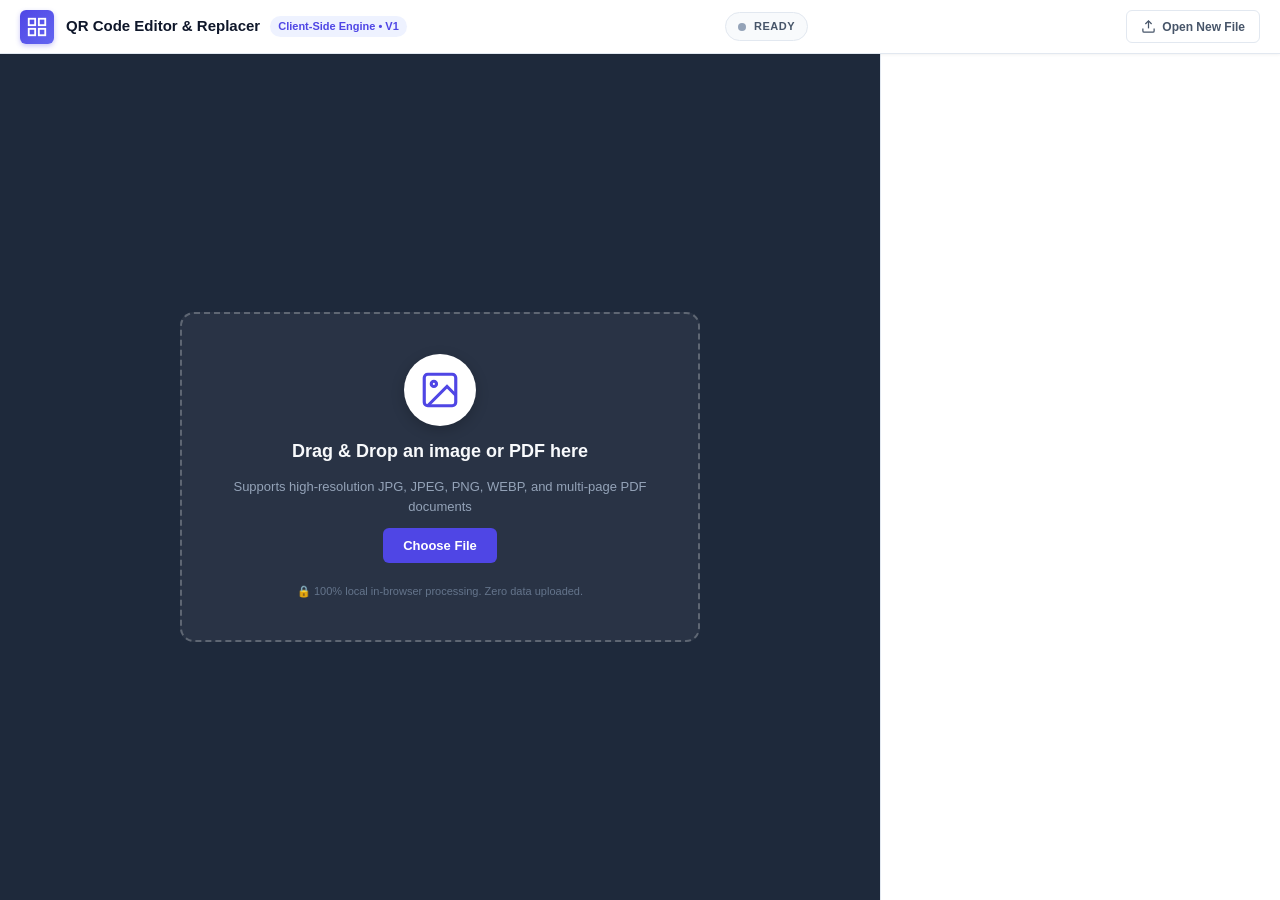
==== editor.html @ 46c5cbaa "Initial commit: QR Code Scanner, Editor, Generator & Replacer (Images & PDFs)" ====
<!DOCTYPE html>
<html lang="en">
<head>
  <meta charset="UTF-8">
  <meta name="viewport" content="width=device-width, initial-scale=1.0">
  <title>QR Code Editor & Replacer - Workspace</title>
  <link rel="stylesheet" href="editor.css">
</head>
<body>
  <div class="editor-layout">
    <!-- Top Navigation Bar -->
    <header class="top-nav">
      <div class="nav-left">
        <div class="app-logo">
          <svg width="22" height="22" viewBox="0 0 24 24" fill="none" stroke="currentColor" stroke-width="2">
            <rect x="3" y="3" width="7" height="7"></rect>
            <rect x="14" y="3" width="7" height="7"></rect>
            <rect x="14" y="14" width="7" height="7"></rect>
            <rect x="3" y="14" width="7" height="7"></rect>
            <line x1="7" y1="7" x2="7.01" y2="7"></line>
            <line x1="17" y1="7" x2="17.01" y2="7"></line>
            <line x1="7" y1="17" x2="7.01" y2="17"></line>
          </svg>
        </div>
        <div class="app-titles">
          <h1 class="main-title">QR Code Editor & Replacer</h1>
          <span class="sub-badge">Client-Side Engine • V1</span>
        </div>
      </div>

      <div class="nav-center">
        <div class="status-indicator" id="statusBar">
          <span class="status-dot"></span>
          <span class="status-label" id="statusLabel">READY</span>
        </div>
      </div>

      <div class="nav-right">
        <button id="btnNewImage" class="btn btn-outline">
          <svg width="15" height="15" viewBox="0 0 24 24" fill="none" stroke="currentColor" stroke-width="2">
            <path d="M21 15v4a2 2 0 0 1-2 2H5a2 2 0 0 1-2-2v-4"></path>
            <polyline points="17 8 12 3 7 8"></polyline>
            <line x1="12" y1="3" x2="12" y2="15"></line>
          </svg>
          Open New File
        </button>
      </div>
    </header>

    <!-- Main Workspace Container -->
    <div class="workspace-body">
      <!-- Left: Interactive Canvas & Comparison Viewport -->
      <main class="canvas-viewport" id="viewport">
        <!-- Viewport Controls Toolbar -->
        <div class="viewport-toolbar" id="viewportToolbar" style="display: none;">
          <div class="tool-group">
            <button id="btnZoomOut" class="tool-btn" title="Zoom Out">−</button>
            <span id="zoomLevelText" class="zoom-label">100%</span>
            <button id="btnZoomIn" class="tool-btn" title="Zoom In">+</button>
            <button id="btnZoomFit" class="tool-btn" title="Fit to Screen">Fit</button>
          </div>

          <div class="tool-divider"></div>

          <!-- PDF Multi-Page Controls -->
          <div class="tool-group" id="pdfToolbarControls" style="display: none;">
            <button id="btnPdfPrev" class="tool-btn" title="Previous Page">&larr; Prev Page</button>
            <span id="pdfPageIndicator" class="zoom-label">Page 1 of 1</span>
            <button id="btnPdfNext" class="tool-btn" title="Next Page">Next Page &rarr;</button>
          </div>

          <div class="tool-divider" id="pdfToolbarDivider" style="display: none;"></div>

          <div class="tool-group">
            <button id="btnSelectArea" class="tool-btn" title="Drag a box over a small QR code to scan with 3x zoom">🔍 Scan Selected Area</button>
          </div>

          <div class="tool-divider"></div>

          <div class="tool-group" id="compareControls" style="display: none;">
            <button id="btnToggleCompare" class="tool-btn active-tab" data-mode="result">Modified View</button>
            <button id="btnViewOriginal" class="tool-btn" data-mode="original">Original View</button>
            <button id="btnSideBySide" class="tool-btn" data-mode="split">Side-by-Side</button>
          </div>
        </div>

        <!-- Initial Drag/Drop Overlay when no image loaded -->
        <div class="empty-state" id="emptyState">
          <input type="file" id="fileInput" accept="image/jpeg,image/png,image/webp,image/jpg,application/pdf,.pdf" style="display: none;">
          <div class="empty-dropzone" id="emptyDropzone">
            <div class="drop-icon-ring">
              <svg width="42" height="42" viewBox="0 0 24 24" fill="none" stroke="#4f46e5" stroke-width="1.8">
                <rect x="3" y="3" width="18" height="18" rx="2" ry="2"></rect>
                <circle cx="8.5" cy="8.5" r="1.5"></circle>
                <polyline points="21 15 16 10 5 21"></polyline>
              </svg>
            </div>
            <h2>Drag & Drop an image or PDF here</h2>
            <p>Supports high-resolution JPG, JPEG, PNG, WEBP, and multi-page PDF documents</p>
            <button id="btnBrowseFile" class="btn btn-primary btn-lg">Choose File</button>
            <span class="security-note">🔒 100% local in-browser processing. Zero data uploaded.</span>
          </div>
        </div>

        <!-- Single Canvas Mode -->
        <div class="canvas-stage" id="canvasStage" style="display: none;">
          <div class="canvas-container" id="canvasContainer">
            <canvas id="mainCanvas"></canvas>
            <div class="bounding-box-overlay" id="bboxOverlay" style="display: none;">
              <span class="bbox-tag" id="bboxTag">QR #1</span>
            </div>
            <div class="selection-rect" id="selectionRect" style="display: none;"></div>
          </div>
        </div>

        <!-- Side-by-Side Comparison Container -->
        <div class="split-stage" id="splitStage" style="display: none;">
          <div class="split-pane">
            <div class="pane-header">ORIGINAL</div>
            <div class="pane-content">
              <canvas id="origSplitCanvas"></canvas>
            </div>
          </div>
          <div class="split-divider"></div>
          <div class="split-pane">
            <div class="pane-header">PREVIEW WITH NEW QR</div>
            <div class="pane-content">
              <canvas id="newSplitCanvas"></canvas>
            </div>
          </div>
        </div>
      </main>

      <!-- Right: Control Sidebar -->
      <aside class="sidebar" id="sidebar">
        <!-- Panel 1: Image Information -->
        <section class="side-panel" id="panelMeta" style="display: none;">
          <div class="panel-header">
            <span class="panel-title">IMAGE DETAILS</span>
            <span class="panel-pill" id="fileFormatPill">PNG</span>
          </div>
          <div class="meta-grid">
            <div class="meta-item">
              <span class="meta-label">File Name</span>
              <span class="meta-val" id="valFilename">-</span>
            </div>
            <div class="meta-item">
              <span class="meta-label">Native Dimensions</span>
              <span class="meta-val highlight" id="valDimensions">-</span>
            </div>
            <div class="meta-item">
              <span class="meta-label">File Size</span>
              <span class="meta-val" id="valSize">-</span>
            </div>
            <div class="meta-item">
              <span class="meta-label">Status</span>
              <span class="meta-val" id="valStatus">Ready to scan</span>
            </div>
          </div>
          <button id="btnScanImage" class="btn btn-primary btn-block">
            <svg width="15" height="15" viewBox="0 0 24 24" fill="none" stroke="currentColor" stroke-width="2">
              <circle cx="11" cy="11" r="8"></circle>
              <line x1="21" y1="21" x2="16.65" y2="16.65"></line>
            </svg>
            Scan for QR Codes
          </button>
          <button id="btnDeepScan" class="btn btn-secondary btn-block">
            🔍 Deep Scan (Small / Faint QR)
          </button>
        </section>

        <!-- Panel 2: Detected QR Code Details -->
        <section class="side-panel" id="panelDetection" style="display: none;">
          <div class="panel-header">
            <span class="panel-title">DETECTED QR CODE</span>
            <span class="badge badge-type" id="detTypeBadge">URL</span>
          </div>

          <!-- Multi-QR Selector Tabs -->
          <div class="qr-tab-strip" id="qrTabs" style="display: none;"></div>

          <div class="qr-metrics-row">
            <span class="metric-text" id="metricCoords">Pos: (0, 0)</span>
            <span class="metric-text" id="metricSize">Size: 0 × 0 px</span>
          </div>

          <div class="field-block">
            <label class="field-label" for="decodedText">Decoded Content</label>
            <textarea id="decodedText" class="code-textarea" readonly rows="4" spellcheck="false"></textarea>
          </div>

          <div class="btn-row">
            <button id="btnOpenUrl" class="btn btn-secondary" style="display: none;">
              <svg width="14" height="14" viewBox="0 0 24 24" fill="none" stroke="currentColor" stroke-width="2">
                <path d="M18 13v6a2 2 0 0 1-2 2H5a2 2 0 0 1-2-2V8a2 2 0 0 1 2-2h6"></path>
                <polyline points="15 3 21 3 21 9"></polyline>
                <line x1="10" y1="14" x2="21" y2="3"></line>
              </svg>
              Open URL
            </button>
            <button id="btnCopyData" class="btn btn-secondary">
              <svg width="14" height="14" viewBox="0 0 24 24" fill="none" stroke="currentColor" stroke-width="2">
                <rect x="9" y="9" width="13" height="13" rx="2" ry="2"></rect>
                <path d="M5 15H4a2 2 0 0 1-2-2V4a2 2 0 0 1 2-2h9a2 2 0 0 1 2 2v1"></path>
              </svg>
              Copy
            </button>
            <button id="btnStartEdit" class="btn btn-primary">
              <svg width="14" height="14" viewBox="0 0 24 24" fill="none" stroke="currentColor" stroke-width="2">
                <path d="M11 4H4a2 2 0 0 0-2 2v14a2 2 0 0 0 2 2h14a2 2 0 0 0 2-2v-7"></path>
                <path d="M18.5 2.5a2.121 2.121 0 0 1 3 3L12 15l-4 1 1-4 9.5-9.5z"></path>
              </svg>
              Edit Data
            </button>
          </div>
        </section>

        <!-- Panel 3: QR Editing & Regeneration -->
        <section class="side-panel" id="panelEdit" style="display: none;">
          <div class="panel-header">
            <span class="panel-title">EDIT & REGENERATE QR</span>
            <span class="panel-pill">Raw Text Mode</span>
          </div>

          <div class="field-block">
            <label class="field-label" for="editText">New QR Data</label>
            <textarea id="editText" class="code-textarea editable" rows="4" placeholder="Modify QR content..." spellcheck="false"></textarea>
          </div>

          <!-- Fine-tuning options -->
          <details class="fine-tuning-accordion">
            <summary class="accordion-summary">Advanced Settings (Padding, Error Correction)</summary>
            <div class="accordion-content">
              <div class="setting-row">
                <label for="settingPadding" class="setting-label">Replacement Mask Padding:</label>
                <div class="slider-val-group">
                  <input type="range" id="settingPadding" min="0" max="12" value="3" step="1">
                  <span id="valPaddingText">3px</span>
                </div>
              </div>
              <div class="setting-row">
                <label for="settingEC" class="setting-label">Error Correction Level:</label>
                <select id="settingEC" class="setting-select">
                  <option value="L">L — 7% recovery</option>
                  <option value="M" selected>M — 15% recovery (Standard)</option>
                  <option value="Q">Q — 25% recovery (High)</option>
                  <option value="H">H — 30% recovery (Best)</option>
                </select>
              </div>
            </div>
          </details>

          <button id="btnGenerate" class="btn btn-primary btn-block">Generate New QR</button>

          <!-- Verification Banner & Side-by-side Thumbnails -->
          <div class="verification-box" id="verificationBox" style="display: none;">
            <div class="verify-badge" id="verifyBadge">
              <span class="badge-icon" id="verifyBadgeIcon">✓</span>
              <span id="verifyBadgeText">New QR verified ✓</span>
            </div>

            <div class="qr-thumbnail-comparison">
              <div class="qr-thumb-box">
                <span class="thumb-lbl">ORIGINAL QR</span>
                <div class="thumb-frame" id="oldQrFrame"></div>
              </div>
              <div class="qr-thumb-box">
                <span class="thumb-lbl">GENERATED QR</span>
                <div class="thumb-frame" id="newQrFrame"></div>
              </div>
            </div>

            <button id="btnApply" class="btn btn-success btn-block">Apply Replacement</button>
            <button id="btnCancelEdit" class="btn btn-secondary btn-block">Cancel Edit</button>
          </div>
        </section>

        <!-- Panel 4: Success & Export -->
        <section class="side-panel" id="panelExport" style="display: none;">
          <div class="panel-header">
            <span class="panel-title">REPLACEMENT COMPLETE</span>
            <span class="badge badge-success">READY TO EXPORT</span>
          </div>

          <div class="success-callout">
            <div class="callout-icon">✓</div>
            <div>
              <div class="callout-title">QR Successfully Replaced</div>
              <div class="callout-desc" id="calloutResolution">Original 0 × 0 px resolution preserved.</div>
            </div>
          </div>

          <div class="export-actions">
            <button id="btnDownloadDefault" class="btn btn-primary btn-block">Download Image</button>
            <button id="btnDownloadAlt" class="btn btn-secondary btn-block">Download as Alternate Format</button>
            <button id="btnStartOver" class="btn btn-outline btn-block">Process Another Image</button>
          </div>
        </section>

        <!-- Error Banner -->
        <div class="error-box" id="errorBox" style="display: none;">
          <span class="error-text" id="errorText">Error description</span>
          <button id="btnDismissError" class="btn-dismiss">&times;</button>
        </div>
      </aside>
    </div>
  </div>

  <!-- Local Standalone Libraries -->
  <script src="lib/jsQR.js"></script>
  <script src="lib/qrcode.js"></script>
  <script src="lib/pdf.min.js"></script>
  <script src="lib/pdf-lib.min.js"></script>
  <script src="scanner/qr-scanner.js"></script>
  <script src="scanner/qr-generator.js"></script>
  <script src="scanner/pdf-processor.js"></script>
  <script src="editor.js"></script>
</body>
</html>
---- editor.css ----
/* Full-Screen QR Editor & Replacer Stylesheet */

:root {
  --bg-app: #f1f5f9;
  --bg-topbar: #ffffff;
  --bg-sidebar: #ffffff;
  --bg-card: #ffffff;
  --bg-viewport: #e2e8f0;
  --text-main: #0f172a;
  --text-muted: #64748b;
  --text-sub: #475569;
  --border: #e2e8f0;
  --border-focus: #6366f1;
  --primary: #4f46e5;
  --primary-hover: #4338ca;
  --primary-light: #eef2ff;
  --success: #059669;
  --success-light: #ecfdf5;
  --warning: #d97706;
  --danger: #dc2626;
  --danger-light: #fef2f2;
  --radius-sm: 6px;
  --radius-md: 10px;
  --radius-lg: 14px;
  --shadow-sm: 0 1px 3px rgba(0, 0, 0, 0.05);
  --shadow-md: 0 4px 6px -1px rgba(0, 0, 0, 0.1);
  --font: -apple-system, BlinkMacSystemFont, "Segoe UI", Roboto, Helvetica, Arial, sans-serif;
}

* {
  box-sizing: border-box;
  margin: 0;
  padding: 0;
}

html, body {
  width: 100%;
  height: 100%;
  overflow: hidden;
  font-family: var(--font);
  background-color: var(--bg-app);
  color: var(--text-main);
  font-size: 13px;
  line-height: 1.5;
  -webkit-font-smoothing: antialiased;
}

.editor-layout {
  display: flex;
  flex-direction: column;
  width: 100vw;
  height: 100vh;
}

/* Top Navigation Bar */
.top-nav {
  height: 54px;
  background-color: var(--bg-topbar);
  border-bottom: 1px solid var(--border);
  display: flex;
  align-items: center;
  justify-content: space-between;
  padding: 0 20px;
  flex-shrink: 0;
  box-shadow: var(--shadow-sm);
  z-index: 10;
}

.nav-left {
  display: flex;
  align-items: center;
  gap: 12px;
}

.app-logo {
  width: 34px;
  height: 34px;
  border-radius: var(--radius-sm);
  background: linear-gradient(135deg, #4f46e5, #6366f1);
  color: #ffffff;
  display: flex;
  align-items: center;
  justify-content: center;
  box-shadow: 0 2px 5px rgba(79, 70, 229, 0.3);
}

.app-titles {
  display: flex;
  align-items: center;
  gap: 10px;
}

.main-title {
  font-size: 15px;
  font-weight: 700;
  color: var(--text-main);
}

.sub-badge {
  font-size: 11px;
  background: var(--primary-light);
  color: var(--primary);
  padding: 2px 8px;
  border-radius: 9999px;
  font-weight: 600;
}

/* Status Indicator */
.status-indicator {
  display: flex;
  align-items: center;
  gap: 8px;
  background: #f8fafc;
  border: 1px solid var(--border);
  padding: 5px 12px;
  border-radius: 9999px;
}

.status-dot {
  width: 8px;
  height: 8px;
  border-radius: 50%;
  background: #94a3b8;
}

.status-indicator.scanning .status-dot {
  background: var(--warning);
  box-shadow: 0 0 0 3px rgba(217, 119, 6, 0.2);
}
.status-indicator.detected .status-dot,
.status-indicator.success .status-dot {
  background: var(--success);
  box-shadow: 0 0 0 3px rgba(5, 150, 105, 0.2);
}
.status-indicator.editing .status-dot {
  background: var(--primary);
  box-shadow: 0 0 0 3px rgba(79, 70, 229, 0.2);
}
.status-indicator.error .status-dot {
  background: var(--danger);
  box-shadow: 0 0 0 3px rgba(220, 38, 38, 0.2);
}

.status-label {
  font-size: 11px;
  font-weight: 700;
  letter-spacing: 0.5px;
  color: var(--text-sub);
}

/* Workspace body */
.workspace-body {
  display: flex;
  flex: 1;
  overflow: hidden;
}

/* Left: Viewport */
.canvas-viewport {
  flex: 1;
  position: relative;
  background: #1e293b;
  overflow: auto;
  display: flex;
  align-items: center;
  justify-content: center;
  padding: 20px;
}

/* Viewport Toolbar */
.viewport-toolbar {
  position: absolute;
  top: 14px;
  left: 50%;
  transform: translateX(-50%);
  background: rgba(15, 23, 42, 0.85);
  backdrop-filter: blur(8px);
  border: 1px solid rgba(255, 255, 255, 0.15);
  border-radius: 30px;
  padding: 4px 10px;
  display: flex;
  align-items: center;
  gap: 8px;
  z-index: 20;
  box-shadow: 0 4px 12px rgba(0, 0, 0, 0.3);
}

.tool-group {
  display: flex;
  align-items: center;
  gap: 4px;
}

.tool-divider {
  width: 1px;
  height: 16px;
  background: rgba(255, 255, 255, 0.2);
}

.tool-btn {
  background: transparent;
  border: none;
  color: #cbd5e1;
  padding: 4px 10px;
  border-radius: 16px;
  font-size: 11px;
  font-weight: 600;
  cursor: pointer;
  transition: all 0.15s ease;
}

.tool-btn:hover {
  background: rgba(255, 255, 255, 0.15);
  color: #ffffff;
}

.tool-btn:disabled {
  opacity: 0.35;
  cursor: not-allowed;
  pointer-events: none;
}

.tool-btn.active-tab {
  background: var(--primary);
  color: #ffffff;
}

.zoom-label {
  font-size: 11px;
  color: #e2e8f0;
  font-weight: 600;
  min-width: 40px;
  text-align: center;
}

/* Empty dropzone state */
.empty-state {
  width: 100%;
  height: 100%;
  display: flex;
  align-items: center;
  justify-content: center;
}

.empty-dropzone {
  width: 520px;
  background: rgba(255, 255, 255, 0.05);
  border: 2px dashed rgba(255, 255, 255, 0.25);
  border-radius: var(--radius-lg);
  padding: 40px 30px;
  text-align: center;
  color: #f8fafc;
  display: flex;
  flex-direction: column;
  align-items: center;
  gap: 12px;
  cursor: pointer;
  transition: all 0.2s ease;
}

.empty-dropzone:hover, .empty-dropzone.dragover {
  background: rgba(79, 70, 229, 0.1);
  border-color: #818cf8;
}

.drop-icon-ring {
  width: 72px;
  height: 72px;
  border-radius: 50%;
  background: #ffffff;
  display: flex;
  align-items: center;
  justify-content: center;
  box-shadow: 0 4px 14px rgba(0, 0, 0, 0.2);
}

.empty-dropzone h2 {
  font-size: 18px;
  font-weight: 700;
}

.empty-dropzone p {
  font-size: 13px;
  color: #94a3b8;
}

.security-note {
  font-size: 11px;
  color: #64748b;
  margin-top: 8px;
}

/* Canvas Display Stage */
.canvas-stage {
  max-width: 100%;
  max-height: 100%;
  display: flex;
  align-items: center;
  justify-content: center;
}

.canvas-container {
  position: relative;
  box-shadow: 0 10px 30px rgba(0, 0, 0, 0.4);
  border-radius: var(--radius-sm);
  overflow: hidden;
  background: #000000;
  display: flex;
}

#mainCanvas {
  display: block;
  max-width: 100%;
  max-height: 100%;
  object-fit: contain;
}

.bounding-box-overlay {
  position: absolute;
  border: 2px solid #ef4444;
  background-color: rgba(239, 68, 68, 0.15);
  box-shadow: 0 0 0 1px rgba(255, 255, 255, 0.9), 0 0 10px rgba(239, 68, 68, 0.5);
  pointer-events: none;
  transition: all 0.15s ease;
}

.bbox-tag {
  position: absolute;
  top: -20px;
  left: -2px;
  background: #ef4444;
  color: #ffffff;
  font-size: 10px;
  font-weight: 700;
  padding: 1px 5px;
  border-radius: 3px 3px 0 0;
  letter-spacing: 0.5px;
}

/* Split stage for Side-by-side comparison */
.split-stage {
  width: 100%;
  height: 100%;
  display: flex;
  gap: 16px;
  padding: 40px 10px 10px 10px;
}

.split-pane {
  flex: 1;
  background: #0f172a;
  border: 1px solid rgba(255, 255, 255, 0.15);
  border-radius: var(--radius-md);
  display: flex;
  flex-direction: column;
  overflow: hidden;
}

.pane-header {
  background: rgba(255, 255, 255, 0.08);
  color: #e2e8f0;
  font-size: 11px;
  font-weight: 700;
  letter-spacing: 0.5px;
  padding: 6px 12px;
  border-bottom: 1px solid rgba(255, 255, 255, 0.1);
}

.pane-content {
  flex: 1;
  display: flex;
  align-items: center;
  justify-content: center;
  padding: 10px;
  overflow: auto;
}

.pane-content canvas {
  max-width: 100%;
  max-height: 100%;
  object-fit: contain;
  box-shadow: 0 4px 12px rgba(0, 0, 0, 0.3);
}

/* Right Sidebar */
.sidebar {
  width: 400px;
  background-color: var(--bg-sidebar);
  border-left: 1px solid var(--border);
  display: flex;
  flex-direction: column;
  gap: 14px;
  padding: 16px;
  overflow-y: auto;
  flex-shrink: 0;
}

.side-panel {
  background: var(--bg-card);
  border: 1px solid var(--border);
  border-radius: var(--radius-md);
  padding: 14px;
  box-shadow: var(--shadow-sm);
  display: flex;
  flex-direction: column;
  gap: 10px;
}

.panel-header {
  display: flex;
  align-items: center;
  justify-content: space-between;
  border-bottom: 1px solid #f1f5f9;
  padding-bottom: 8px;
}

.panel-title {
  font-size: 11px;
  font-weight: 700;
  letter-spacing: 0.5px;
  color: var(--text-sub);
}

.panel-pill {
  font-size: 10px;
  font-weight: 700;
  padding: 2px 7px;
  background: #f1f5f9;
  color: var(--text-muted);
  border-radius: 4px;
}

/* Meta Grid */
.meta-grid {
  display: grid;
  grid-template-columns: 1fr 1fr;
  gap: 8px;
}

.meta-item {
  display: flex;
  flex-direction: column;
  background: #f8fafc;
  padding: 6px 8px;
  border-radius: var(--radius-sm);
  border: 1px solid #f1f5f9;
}

.meta-label {
  font-size: 10px;
  color: var(--text-muted);
}

.meta-val {
  font-size: 12px;
  font-weight: 600;
  color: var(--text-main);
  white-space: nowrap;
  overflow: hidden;
  text-overflow: ellipsis;
}

.meta-val.highlight {
  color: var(--primary);
}

/* QR Tab Strip */
.qr-tab-strip {
  display: flex;
  gap: 6px;
  overflow-x: auto;
  padding-bottom: 4px;
}

.qr-tab {
  font-size: 11px;
  padding: 4px 10px;
  border-radius: 9999px;
  background: #f1f5f9;
  border: 1px solid var(--border);
  cursor: pointer;
  color: var(--text-sub);
  font-weight: 600;
}

.qr-tab.active {
  background: var(--primary-light);
  border-color: var(--primary);
  color: var(--primary);
}

.qr-metrics-row {
  display: flex;
  justify-content: space-between;
  font-size: 11px;
  color: var(--text-muted);
  font-family: monospace;
}

/* Form fields */
.field-block {
  display: flex;
  flex-direction: column;
  gap: 4px;
}

.field-label {
  font-size: 11px;
  font-weight: 600;
  color: var(--text-sub);
}

.code-textarea {
  width: 100%;
  border: 1px solid var(--border);
  border-radius: var(--radius-sm);
  padding: 8px 10px;
  font-family: monospace, Consolas, sans-serif;
  font-size: 12px;
  color: var(--text-main);
  background-color: #f8fafc;
  resize: vertical;
  line-height: 1.4;
  outline: none;
}

.code-textarea.editable {
  background-color: #ffffff;
  border-color: #cbd5e1;
}

.code-textarea.editable:focus {
  border-color: var(--border-focus);
  box-shadow: 0 0 0 2px rgba(99, 102, 241, 0.15);
}

/* Fine-tuning accordion */
.fine-tuning-accordion {
  border: 1px solid var(--border);
  border-radius: var(--radius-sm);
  padding: 6px 10px;
  background: #f8fafc;
}

.accordion-summary {
  font-size: 11px;
  font-weight: 600;
  color: var(--text-sub);
  cursor: pointer;
}

.accordion-content {
  margin-top: 8px;
  display: flex;
  flex-direction: column;
  gap: 8px;
}

.setting-row {
  display: flex;
  flex-direction: column;
  gap: 4px;
}

.setting-label {
  font-size: 11px;
  color: var(--text-muted);
}

.slider-val-group {
  display: flex;
  align-items: center;
  gap: 8px;
}

.slider-val-group input[type="range"] {
  flex: 1;
}

.slider-val-group span {
  font-size: 11px;
  font-weight: 600;
  min-width: 32px;
}

.setting-select {
  padding: 4px 8px;
  border-radius: var(--radius-sm);
  border: 1px solid var(--border);
  font-size: 11px;
  background: #ffffff;
  outline: none;
}

/* Buttons */
.btn {
  display: inline-flex;
  align-items: center;
  justify-content: center;
  gap: 6px;
  padding: 8px 14px;
  border-radius: var(--radius-sm);
  font-size: 12px;
  font-weight: 600;
  cursor: pointer;
  transition: all 0.15s ease;
  border: none;
  text-decoration: none;
}

.btn-lg {
  padding: 10px 20px;
  font-size: 13px;
}

.btn-block {
  width: 100%;
}

.btn-row {
  display: flex;
  gap: 8px;
}

.btn-row .btn {
  flex: 1;
}

.btn-primary {
  background-color: var(--primary);
  color: #ffffff;
}
.btn-primary:hover {
  background-color: var(--primary-hover);
}

.btn-secondary {
  background-color: #ffffff;
  border: 1px solid var(--border);
  color: var(--text-sub);
}
.btn-secondary:hover {
  background-color: #f8fafc;
  border-color: #cbd5e1;
  color: var(--text-main);
}

.btn-success {
  background-color: var(--success);
  color: #ffffff;
}
.btn-success:hover {
  background-color: #047857;
}

.btn-outline {
  background: transparent;
  border: 1px solid var(--border);
  color: var(--text-sub);
}
.btn-outline:hover {
  background: #f8fafc;
  color: var(--text-main);
}

/* Badges */
.badge {
  font-size: 10px;
  font-weight: 700;
  padding: 3px 8px;
  border-radius: 9999px;
  text-transform: uppercase;
}

.badge-type {
  background-color: #e0e7ff;
  color: #3730a3;
}

.badge-success {
  background-color: #d1fae5;
  color: #065f46;
}

/* Verification Box */
.verification-box {
  display: flex;
  flex-direction: column;
  gap: 10px;
  margin-top: 4px;
}

.verify-badge {
  display: flex;
  align-items: center;
  gap: 6px;
  font-size: 12px;
  font-weight: 600;
  color: #065f46;
  background: #ecfdf5;
  border: 1px solid #a7f3d0;
  padding: 6px 10px;
  border-radius: var(--radius-sm);
}

.verify-badge.error {
  color: #991b1b;
  background: #fef2f2;
  border-color: #fecaca;
}

.qr-thumbnail-comparison {
  display: flex;
  justify-content: space-around;
  padding: 8px 0;
  background: #f8fafc;
  border: 1px solid #f1f5f9;
  border-radius: var(--radius-sm);
}

.qr-thumb-box {
  display: flex;
  flex-direction: column;
  align-items: center;
  gap: 6px;
}

.thumb-lbl {
  font-size: 10px;
  font-weight: 700;
  color: var(--text-muted);
}

.thumb-frame {
  width: 90px;
  height: 90px;
  border: 1px solid var(--border);
  border-radius: var(--radius-sm);
  background: #ffffff;
  display: flex;
  align-items: center;
  justify-content: center;
  overflow: hidden;
}

.thumb-frame canvas, .thumb-frame img {
  max-width: 100%;
  max-height: 100%;
  image-rendering: pixelated;
}

/* Success Callout */
.success-callout {
  display: flex;
  align-items: center;
  gap: 10px;
  background: var(--success-light);
  border: 1px solid #a7f3d0;
  padding: 10px 12px;
  border-radius: var(--radius-sm);
}

.callout-icon {
  width: 24px;
  height: 24px;
  border-radius: 50%;
  background: var(--success);
  color: #ffffff;
  display: flex;
  align-items: center;
  justify-content: center;
  font-weight: bold;
}

.callout-title {
  font-size: 12px;
  font-weight: 700;
  color: #065f46;
}

.callout-desc {
  font-size: 11px;
  color: #047857;
}

.export-actions {
  display: flex;
  flex-direction: column;
  gap: 8px;
}

/* Error Box */
.error-box {
  display: flex;
  align-items: center;
  justify-content: space-between;
  background: var(--danger-light);
  border: 1px solid #fca5a5;
  color: #991b1b;
  padding: 8px 12px;
  border-radius: var(--radius-sm);
  font-size: 12px;
}

.btn-dismiss {
  background: none;
  border: none;
  font-size: 16px;
  color: #991b1b;
  cursor: pointer;
}

/* User Crop / Selection Rectangle */
.selection-rect {
  position: absolute;
  border: 2px dashed #38bdf8;
  background-color: rgba(56, 189, 248, 0.2);
  box-shadow: 0 0 0 1px rgba(0, 0, 0, 0.4);
  pointer-events: none;
  z-index: 15;
}

.canvas-container.selecting {
  cursor: crosshair !important;
}

.tool-btn.active-tool {
  background-color: #0284c7 !important;
  color: #ffffff !important;
  box-shadow: 0 0 0 2px rgba(56, 189, 248, 0.4);
}
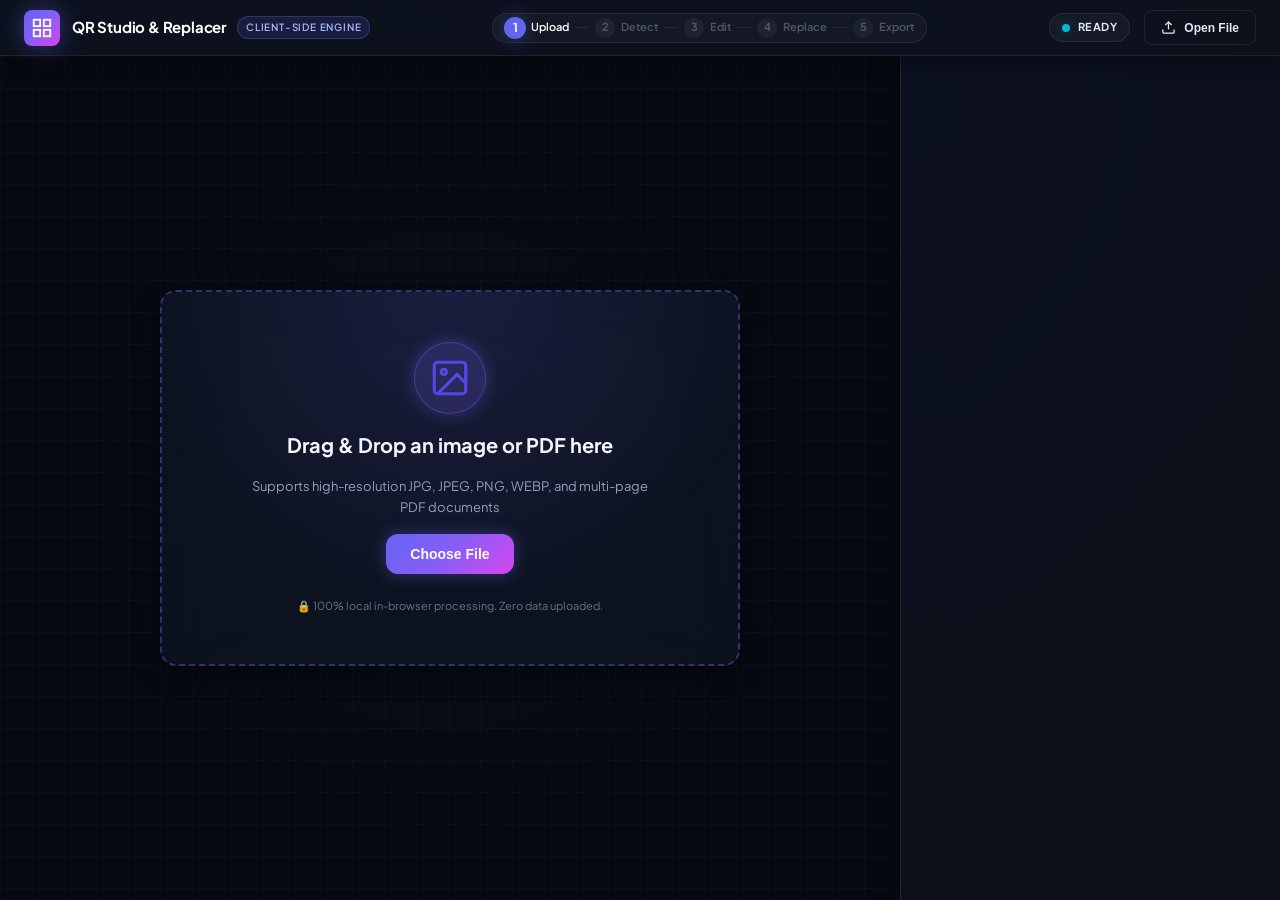
==== commit 3fdeb331: "feat: enhance PDF & selection scanner and redesign UI with dark glassmorphism & progress tracking" ====
--- a/editor.html
+++ b/editor.html
@@ -3,7 +3,10 @@
 <head>
   <meta charset="UTF-8">
   <meta name="viewport" content="width=device-width, initial-scale=1.0">
-  <title>QR Code Editor & Replacer - Workspace</title>
+  <title>QR Code Studio & Replacer</title>
+  <link rel="preconnect" href="https://fonts.googleapis.com">
+  <link rel="preconnect" href="https://fonts.gstatic.com" crossorigin>
+  <link href="https://fonts.googleapis.com/css2?family=Plus+Jakarta+Sans:wght@400;500;600;700;800&family=JetBrains+Mono:wght@400;500;600&display=swap" rel="stylesheet">
   <link rel="stylesheet" href="editor.css">
 </head>
 <body>
@@ -23,26 +26,52 @@
           </svg>
         </div>
         <div class="app-titles">
-          <h1 class="main-title">QR Code Editor & Replacer</h1>
-          <span class="sub-badge">Client-Side Engine • V1</span>
+          <h1 class="main-title">QR Studio & Replacer</h1>
+          <span class="sub-badge">Client-Side Engine</span>
         </div>
       </div>
 
       <div class="nav-center">
+        <div class="workflow-stepper" id="workflowStepper">
+          <div class="step-node active" id="stepUpload" data-step="1">
+            <span class="step-dot">1</span>
+            <span class="step-label">Upload</span>
+          </div>
+          <div class="step-line" id="stepLine1"></div>
+          <div class="step-node" id="stepScan" data-step="2">
+            <span class="step-dot">2</span>
+            <span class="step-label">Detect</span>
+          </div>
+          <div class="step-line" id="stepLine2"></div>
+          <div class="step-node" id="stepEdit" data-step="3">
+            <span class="step-dot">3</span>
+            <span class="step-label">Edit</span>
+          </div>
+          <div class="step-line" id="stepLine3"></div>
+          <div class="step-node" id="stepVerify" data-step="4">
+            <span class="step-dot">4</span>
+            <span class="step-label">Replace</span>
+          </div>
+          <div class="step-line" id="stepLine4"></div>
+          <div class="step-node" id="stepExport" data-step="5">
+            <span class="step-dot">5</span>
+            <span class="step-label">Export</span>
+          </div>
+        </div>
+      </div>
+
+      <div class="nav-right">
         <div class="status-indicator" id="statusBar">
           <span class="status-dot"></span>
           <span class="status-label" id="statusLabel">READY</span>
         </div>
-      </div>
-
-      <div class="nav-right">
         <button id="btnNewImage" class="btn btn-outline">
           <svg width="15" height="15" viewBox="0 0 24 24" fill="none" stroke="currentColor" stroke-width="2">
             <path d="M21 15v4a2 2 0 0 1-2 2H5a2 2 0 0 1-2-2v-4"></path>
             <polyline points="17 8 12 3 7 8"></polyline>
             <line x1="12" y1="3" x2="12" y2="15"></line>
           </svg>
-          Open New File
+          Open File
         </button>
       </div>
     </header>
@@ -106,6 +135,10 @@
         <div class="canvas-stage" id="canvasStage" style="display: none;">
           <div class="canvas-container" id="canvasContainer">
             <canvas id="mainCanvas"></canvas>
+            <div class="scanline-overlay" id="scanlineOverlay" style="display: none;">
+              <div class="scanline-laser"></div>
+              <div class="scanline-radar"></div>
+            </div>
             <div class="bounding-box-overlay" id="bboxOverlay" style="display: none;">
               <span class="bbox-tag" id="bboxTag">QR #1</span>
             </div>
@@ -133,6 +166,24 @@
 
       <!-- Right: Control Sidebar -->
       <aside class="sidebar" id="sidebar">
+        <!-- Live Operation Progress Bar Card -->
+        <div class="progress-card" id="operationProgressCard" style="display: none;">
+          <div class="progress-header">
+            <div class="progress-title-row">
+              <span class="progress-spinner"></span>
+              <span class="progress-title" id="progressTitle">Analyzing QR Codes...</span>
+            </div>
+            <span class="progress-percent" id="progressPercent">0%</span>
+          </div>
+          <div class="progress-track">
+            <div class="progress-fill" id="progressFill" style="width: 0%;"></div>
+          </div>
+          <div class="progress-meta">
+            <span class="progress-detail" id="progressDetail">Initializing scan engine...</span>
+            <span class="progress-time" id="progressPhase">Step 1/3</span>
+          </div>
+        </div>
+
         <!-- Panel 1: Image Information -->
         <section class="side-panel" id="panelMeta" style="display: none;">
           <div class="panel-header">
--- a/editor.css
+++ b/editor.css
@@ -1,30 +1,54 @@
-/* Full-Screen QR Editor & Replacer Stylesheet */
+/* ==========================================================================
+   QR Code Studio & Replacer — Premium Dark Glassmorphic Design System
+   ========================================================================== */
 
 :root {
-  --bg-app: #f1f5f9;
-  --bg-topbar: #ffffff;
-  --bg-sidebar: #ffffff;
-  --bg-card: #ffffff;
-  --bg-viewport: #e2e8f0;
-  --text-main: #0f172a;
-  --text-muted: #64748b;
-  --text-sub: #475569;
-  --border: #e2e8f0;
-  --border-focus: #6366f1;
-  --primary: #4f46e5;
-  --primary-hover: #4338ca;
-  --primary-light: #eef2ff;
-  --success: #059669;
-  --success-light: #ecfdf5;
-  --warning: #d97706;
-  --danger: #dc2626;
-  --danger-light: #fef2f2;
-  --radius-sm: 6px;
-  --radius-md: 10px;
-  --radius-lg: 14px;
-  --shadow-sm: 0 1px 3px rgba(0, 0, 0, 0.05);
-  --shadow-md: 0 4px 6px -1px rgba(0, 0, 0, 0.1);
-  --font: -apple-system, BlinkMacSystemFont, "Segoe UI", Roboto, Helvetica, Arial, sans-serif;
+  /* Surface & Background Palettes */
+  --bg-app: #090d16;
+  --bg-topbar: rgba(13, 18, 30, 0.85);
+  --bg-sidebar: rgba(13, 18, 30, 0.75);
+  --bg-card: rgba(21, 29, 48, 0.65);
+  --bg-card-hover: rgba(30, 42, 69, 0.75);
+  --bg-viewport: #060911;
+  --bg-input: rgba(10, 14, 26, 0.8);
+  
+  /* Text & Accents */
+  --text-bright: #ffffff;
+  --text-main: #e2e8f0;
+  --text-muted: #94a3b8;
+  --text-dim: #64748b;
+
+  /* Brand Gradients & Accents */
+  --brand-gradient: linear-gradient(135deg, #6366f1 0%, #8b5cf6 50%, #d946ef 100%);
+  --brand-glow: 0 0 25px rgba(99, 102, 241, 0.45);
+  --primary: #6366f1;
+  --primary-hover: #4f46e5;
+  --primary-glow: 0 0 16px rgba(99, 102, 241, 0.4);
+  --cyan: #06b6d4;
+  --cyan-glow: 0 0 14px rgba(6, 182, 212, 0.35);
+  --emerald: #10b981;
+  --emerald-glow: 0 0 14px rgba(16, 185, 129, 0.35);
+  --amber: #f59e0b;
+  --rose: #f43f5e;
+
+  /* Borders & Dividers */
+  --border: rgba(255, 255, 255, 0.08);
+  --border-hover: rgba(255, 255, 255, 0.18);
+  --border-glow: rgba(99, 102, 241, 0.5);
+
+  /* Geometry & Shadows */
+  --radius-xs: 4px;
+  --radius-sm: 8px;
+  --radius-md: 12px;
+  --radius-lg: 16px;
+  --radius-full: 9999px;
+  --shadow-sm: 0 2px 8px rgba(0, 0, 0, 0.3);
+  --shadow-md: 0 8px 24px rgba(0, 0, 0, 0.4);
+  --shadow-glow: 0 0 30px rgba(99, 102, 241, 0.2);
+
+  /* Fonts */
+  --font: 'Plus Jakarta Sans', -apple-system, BlinkMacSystemFont, "Segoe UI", Roboto, sans-serif;
+  --font-mono: 'JetBrains Mono', monospace, Consolas, Courier;
 }
 
 * {
@@ -45,25 +69,47 @@
   -webkit-font-smoothing: antialiased;
 }
 
+/* Custom Scrollbar */
+::-webkit-scrollbar {
+  width: 6px;
+  height: 6px;
+}
+::-webkit-scrollbar-track {
+  background: transparent;
+}
+::-webkit-scrollbar-thumb {
+  background: rgba(255, 255, 255, 0.12);
+  border-radius: 3px;
+}
+::-webkit-scrollbar-thumb:hover {
+  background: rgba(255, 255, 255, 0.22);
+}
+
 .editor-layout {
   display: flex;
   flex-direction: column;
   width: 100vw;
   height: 100vh;
-}
-
-/* Top Navigation Bar */
+  background: radial-gradient(circle at 50% 0%, rgba(99, 102, 241, 0.08) 0%, transparent 70%);
+}
+
+/* ==========================================================================
+   Top Navigation Bar
+   ========================================================================== */
+
 .top-nav {
-  height: 54px;
-  background-color: var(--bg-topbar);
+  height: 56px;
+  background: var(--bg-topbar);
+  backdrop-filter: blur(16px);
+  -webkit-backdrop-filter: blur(16px);
   border-bottom: 1px solid var(--border);
   display: flex;
   align-items: center;
   justify-content: space-between;
-  padding: 0 20px;
+  padding: 0 24px;
   flex-shrink: 0;
-  box-shadow: var(--shadow-sm);
-  z-index: 10;
+  box-shadow: 0 4px 20px rgba(0, 0, 0, 0.4);
+  z-index: 50;
 }
 
 .nav-left {
@@ -73,15 +119,19 @@
 }
 
 .app-logo {
-  width: 34px;
-  height: 34px;
+  width: 36px;
+  height: 36px;
   border-radius: var(--radius-sm);
-  background: linear-gradient(135deg, #4f46e5, #6366f1);
+  background: var(--brand-gradient);
   color: #ffffff;
   display: flex;
   align-items: center;
   justify-content: center;
-  box-shadow: 0 2px 5px rgba(79, 70, 229, 0.3);
+  box-shadow: var(--brand-glow);
+  transition: transform 0.25s cubic-bezier(0.34, 1.56, 0.64, 1);
+}
+.app-logo:hover {
+  transform: scale(1.08) rotate(3deg);
 }
 
 .app-titles {
@@ -93,277 +143,486 @@
 .main-title {
   font-size: 15px;
   font-weight: 700;
-  color: var(--text-main);
+  color: var(--text-bright);
+  letter-spacing: -0.2px;
 }
 
 .sub-badge {
-  font-size: 11px;
-  background: var(--primary-light);
-  color: var(--primary);
-  padding: 2px 8px;
-  border-radius: 9999px;
+  font-size: 10px;
   font-weight: 600;
-}
-
-/* Status Indicator */
+  text-transform: uppercase;
+  letter-spacing: 0.8px;
+  padding: 3px 8px;
+  background: rgba(99, 102, 241, 0.15);
+  color: #a5b4fc;
+  border: 1px solid rgba(99, 102, 241, 0.3);
+  border-radius: var(--radius-full);
+}
+
+/* Workflow Step Indicator */
+.nav-center {
+  display: flex;
+  align-items: center;
+}
+
+.workflow-stepper {
+  display: flex;
+  align-items: center;
+  gap: 6px;
+  background: rgba(255, 255, 255, 0.03);
+  padding: 4px 12px;
+  border-radius: var(--radius-full);
+  border: 1px solid var(--border);
+}
+
+.step-node {
+  display: flex;
+  align-items: center;
+  gap: 6px;
+  opacity: 0.45;
+  transition: all 0.3s ease;
+}
+
+.step-node.active {
+  opacity: 1;
+}
+
+.step-node.completed .step-dot {
+  background: var(--emerald);
+  color: #ffffff;
+  box-shadow: var(--emerald-glow);
+}
+
+.step-dot {
+  width: 20px;
+  height: 20px;
+  border-radius: var(--radius-full);
+  background: rgba(255, 255, 255, 0.1);
+  color: var(--text-muted);
+  display: flex;
+  align-items: center;
+  justify-content: center;
+  font-size: 11px;
+  font-weight: 700;
+  transition: all 0.3s ease;
+}
+
+.step-node.active .step-dot {
+  background: var(--primary);
+  color: #ffffff;
+  box-shadow: var(--primary-glow);
+  transform: scale(1.1);
+}
+
+.step-label {
+  font-size: 11px;
+  font-weight: 600;
+  color: var(--text-muted);
+}
+
+.step-node.active .step-label {
+  color: var(--text-bright);
+}
+
+.step-line {
+  width: 14px;
+  height: 1px;
+  background: var(--border);
+  transition: background 0.3s ease;
+}
+
+.step-line.completed {
+  background: var(--emerald);
+}
+
+/* Nav Right & Live Status Indicator */
+.nav-right {
+  display: flex;
+  align-items: center;
+  gap: 14px;
+}
+
 .status-indicator {
   display: flex;
   align-items: center;
   gap: 8px;
-  background: #f8fafc;
+  padding: 5px 12px;
+  background: rgba(255, 255, 255, 0.04);
   border: 1px solid var(--border);
-  padding: 5px 12px;
-  border-radius: 9999px;
+  border-radius: var(--radius-full);
+  font-size: 11px;
+  font-weight: 700;
+  letter-spacing: 0.5px;
 }
 
 .status-dot {
   width: 8px;
   height: 8px;
-  border-radius: 50%;
-  background: #94a3b8;
+  border-radius: var(--radius-full);
+  background: var(--cyan);
+  box-shadow: var(--cyan-glow);
+  transition: all 0.3s ease;
+}
+
+.status-indicator.ready .status-dot {
+  background: var(--cyan);
+  box-shadow: var(--cyan-glow);
 }
 
 .status-indicator.scanning .status-dot {
-  background: var(--warning);
-  box-shadow: 0 0 0 3px rgba(217, 119, 6, 0.2);
-}
-.status-indicator.detected .status-dot,
-.status-indicator.success .status-dot {
-  background: var(--success);
-  box-shadow: 0 0 0 3px rgba(5, 150, 105, 0.2);
-}
-.status-indicator.editing .status-dot {
   background: var(--primary);
-  box-shadow: 0 0 0 3px rgba(79, 70, 229, 0.2);
-}
+  box-shadow: var(--primary-glow);
+  animation: pulseDot 1s infinite alternate;
+}
+
+.status-indicator.detected .status-dot {
+  background: var(--emerald);
+  box-shadow: var(--emerald-glow);
+}
+
 .status-indicator.error .status-dot {
-  background: var(--danger);
-  box-shadow: 0 0 0 3px rgba(220, 38, 38, 0.2);
+  background: var(--rose);
+  box-shadow: 0 0 12px rgba(244, 63, 94, 0.5);
+}
+
+@keyframes pulseDot {
+  0% { transform: scale(0.85); opacity: 0.6; }
+  100% { transform: scale(1.35); opacity: 1; }
 }
 
 .status-label {
-  font-size: 11px;
-  font-weight: 700;
-  letter-spacing: 0.5px;
-  color: var(--text-sub);
-}
-
-/* Workspace body */
+  color: var(--text-main);
+}
+
+/* ==========================================================================
+   Workspace Layout
+   ========================================================================== */
+
 .workspace-body {
   display: flex;
   flex: 1;
   overflow: hidden;
-}
-
-/* Left: Viewport */
+  position: relative;
+}
+
+/* ==========================================================================
+   Viewport (Canvas / Interactive Stage)
+   ========================================================================== */
+
 .canvas-viewport {
   flex: 1;
   position: relative;
-  background: #1e293b;
+  background-color: var(--bg-viewport);
+  background-image: 
+    radial-gradient(circle at 50% 50%, rgba(99, 102, 241, 0.04) 0%, transparent 60%),
+    linear-gradient(rgba(255, 255, 255, 0.02) 1px, transparent 1px),
+    linear-gradient(90deg, rgba(255, 255, 255, 0.02) 1px, transparent 1px);
+  background-size: 100% 100%, 32px 32px, 32px 32px;
+  display: flex;
+  flex-direction: column;
+  align-items: center;
+  justify-content: center;
   overflow: auto;
-  display: flex;
-  align-items: center;
-  justify-content: center;
-  padding: 20px;
-}
-
-/* Viewport Toolbar */
+  user-select: none;
+}
+
+/* Floating Viewport Toolbar */
 .viewport-toolbar {
   position: absolute;
-  top: 14px;
+  top: 18px;
   left: 50%;
   transform: translateX(-50%);
-  background: rgba(15, 23, 42, 0.85);
-  backdrop-filter: blur(8px);
-  border: 1px solid rgba(255, 255, 255, 0.15);
-  border-radius: 30px;
-  padding: 4px 10px;
+  background: rgba(17, 24, 39, 0.82);
+  backdrop-filter: blur(20px);
+  -webkit-backdrop-filter: blur(20px);
+  border: 1px solid var(--border-hover);
+  border-radius: var(--radius-full);
+  padding: 5px 10px;
   display: flex;
   align-items: center;
   gap: 8px;
-  z-index: 20;
-  box-shadow: 0 4px 12px rgba(0, 0, 0, 0.3);
+  box-shadow: 0 10px 30px rgba(0, 0, 0, 0.5), var(--brand-glow);
+  z-index: 40;
+  transition: all 0.25s ease;
 }
 
 .tool-group {
   display: flex;
   align-items: center;
-  gap: 4px;
-}
-
-.tool-divider {
-  width: 1px;
-  height: 16px;
-  background: rgba(255, 255, 255, 0.2);
+  gap: 3px;
 }
 
 .tool-btn {
   background: transparent;
   border: none;
-  color: #cbd5e1;
-  padding: 4px 10px;
-  border-radius: 16px;
-  font-size: 11px;
+  color: var(--text-muted);
+  padding: 6px 10px;
+  border-radius: var(--radius-full);
+  font-size: 12px;
   font-weight: 600;
   cursor: pointer;
   transition: all 0.15s ease;
 }
 
 .tool-btn:hover {
-  background: rgba(255, 255, 255, 0.15);
-  color: #ffffff;
-}
-
-.tool-btn:disabled {
-  opacity: 0.35;
-  cursor: not-allowed;
-  pointer-events: none;
-}
-
-.tool-btn.active-tab {
+  color: var(--text-bright);
+  background: rgba(255, 255, 255, 0.08);
+}
+
+.tool-btn:active {
+  transform: scale(0.96);
+}
+
+.tool-btn.active-tab, .tool-btn.active-tool {
   background: var(--primary);
   color: #ffffff;
+  box-shadow: var(--primary-glow);
 }
 
 .zoom-label {
   font-size: 11px;
-  color: #e2e8f0;
-  font-weight: 600;
-  min-width: 40px;
+  font-weight: 700;
+  font-family: var(--font-mono);
+  color: var(--text-bright);
+  min-width: 48px;
   text-align: center;
 }
 
-/* Empty dropzone state */
+.tool-divider {
+  width: 1px;
+  height: 18px;
+  background: var(--border);
+}
+
+/* Empty State / Glowing Dropzone */
 .empty-state {
   width: 100%;
   height: 100%;
   display: flex;
   align-items: center;
   justify-content: center;
+  padding: 40px;
 }
 
 .empty-dropzone {
-  width: 520px;
-  background: rgba(255, 255, 255, 0.05);
-  border: 2px dashed rgba(255, 255, 255, 0.25);
+  width: 580px;
+  max-width: 90%;
+  background: rgba(17, 24, 39, 0.6);
+  backdrop-filter: blur(24px);
+  -webkit-backdrop-filter: blur(24px);
+  border: 2px dashed rgba(99, 102, 241, 0.4);
   border-radius: var(--radius-lg);
-  padding: 40px 30px;
+  padding: 50px 30px;
   text-align: center;
-  color: #f8fafc;
   display: flex;
   flex-direction: column;
   align-items: center;
-  gap: 12px;
+  gap: 16px;
   cursor: pointer;
-  transition: all 0.2s ease;
-}
-
-.empty-dropzone:hover, .empty-dropzone.dragover {
-  background: rgba(79, 70, 229, 0.1);
-  border-color: #818cf8;
+  box-shadow: var(--shadow-md);
+  transition: all 0.3s cubic-bezier(0.16, 1, 0.3, 1);
+  position: relative;
+  overflow: hidden;
+}
+
+.empty-dropzone::before {
+  content: '';
+  position: absolute;
+  inset: 0;
+  background: radial-gradient(circle at 50% 0%, rgba(99, 102, 241, 0.15), transparent 70%);
+  pointer-events: none;
+}
+
+.empty-dropzone:hover, .empty-dropzone.drag-over {
+  border-color: var(--primary);
+  box-shadow: 0 0 35px rgba(99, 102, 241, 0.35);
+  transform: translateY(-3px);
 }
 
 .drop-icon-ring {
   width: 72px;
   height: 72px;
-  border-radius: 50%;
-  background: #ffffff;
+  border-radius: var(--radius-full);
+  background: linear-gradient(135deg, rgba(99, 102, 241, 0.2), rgba(139, 92, 246, 0.2));
+  border: 1px solid rgba(99, 102, 241, 0.4);
   display: flex;
   align-items: center;
   justify-content: center;
-  box-shadow: 0 4px 14px rgba(0, 0, 0, 0.2);
+  color: var(--primary);
+  box-shadow: var(--primary-glow);
+  animation: floatRing 3s ease-in-out infinite;
+}
+
+@keyframes floatRing {
+  0%, 100% { transform: translateY(0); }
+  50% { transform: translateY(-6px); }
 }
 
 .empty-dropzone h2 {
-  font-size: 18px;
-  font-weight: 700;
+  font-size: 20px;
+  font-weight: 700;
+  color: var(--text-bright);
 }
 
 .empty-dropzone p {
   font-size: 13px;
-  color: #94a3b8;
+  color: var(--text-muted);
+  max-width: 400px;
+  line-height: 1.6;
 }
 
 .security-note {
   font-size: 11px;
-  color: #64748b;
+  color: var(--text-dim);
+  display: flex;
+  align-items: center;
+  gap: 5px;
   margin-top: 8px;
 }
 
 /* Canvas Display Stage */
 .canvas-stage {
-  max-width: 100%;
-  max-height: 100%;
+  flex: 1;
+  width: 100%;
+  height: 100%;
   display: flex;
   align-items: center;
   justify-content: center;
+  padding: 50px 20px;
 }
 
 .canvas-container {
   position: relative;
-  box-shadow: 0 10px 30px rgba(0, 0, 0, 0.4);
   border-radius: var(--radius-sm);
+  box-shadow: 0 20px 50px rgba(0, 0, 0, 0.65), 0 0 0 1px rgba(255, 255, 255, 0.1);
   overflow: hidden;
-  background: #000000;
-  display: flex;
+  background: #ffffff;
+  transition: width 0.1s linear, height 0.1s linear;
+}
+
+.canvas-container.selecting {
+  cursor: crosshair;
 }
 
 #mainCanvas {
   display: block;
-  max-width: 100%;
-  max-height: 100%;
-  object-fit: contain;
-}
-
+  max-width: none;
+}
+
+/* ==========================================================================
+   Laser Scanline Overlay (Visual Feedback for Scanning)
+   ========================================================================== */
+
+.scanline-overlay {
+  position: absolute;
+  inset: 0;
+  pointer-events: none;
+  overflow: hidden;
+  z-index: 20;
+}
+
+.scanline-laser {
+  position: absolute;
+  left: 0;
+  width: 100%;
+  height: 3px;
+  background: linear-gradient(90deg, transparent 0%, var(--cyan) 20%, #ffffff 50%, var(--cyan) 80%, transparent 100%);
+  box-shadow: 0 0 16px 3px var(--cyan), 0 0 30px 6px rgba(6, 182, 212, 0.6);
+  animation: laserSweep 2s ease-in-out infinite;
+}
+
+.scanline-radar {
+  position: absolute;
+  inset: 0;
+  background: linear-gradient(180deg, rgba(6, 182, 212, 0.12) 0%, transparent 60%);
+  animation: radarFade 2s ease-in-out infinite;
+}
+
+@keyframes laserSweep {
+  0% { top: 0%; opacity: 0; }
+  10% { opacity: 1; }
+  90% { opacity: 1; }
+  100% { top: 100%; opacity: 0; }
+}
+
+@keyframes radarFade {
+  0%, 100% { opacity: 0.3; }
+  50% { opacity: 0.8; }
+}
+
+/* Bounding Box Overlay */
 .bounding-box-overlay {
   position: absolute;
-  border: 2px solid #ef4444;
-  background-color: rgba(239, 68, 68, 0.15);
-  box-shadow: 0 0 0 1px rgba(255, 255, 255, 0.9), 0 0 10px rgba(239, 68, 68, 0.5);
+  border: 2px solid var(--emerald);
+  background: rgba(16, 185, 129, 0.15);
+  box-shadow: var(--emerald-glow), inset 0 0 12px rgba(16, 185, 129, 0.2);
   pointer-events: none;
-  transition: all 0.15s ease;
+  border-radius: var(--radius-xs);
+  transition: all 0.2s cubic-bezier(0.16, 1, 0.3, 1);
+  z-index: 25;
 }
 
 .bbox-tag {
   position: absolute;
-  top: -20px;
-  left: -2px;
-  background: #ef4444;
+  bottom: calc(100% + 4px);
+  left: 0;
+  background: var(--emerald);
   color: #ffffff;
   font-size: 10px;
   font-weight: 700;
-  padding: 1px 5px;
-  border-radius: 3px 3px 0 0;
-  letter-spacing: 0.5px;
-}
-
-/* Split stage for Side-by-side comparison */
+  font-family: var(--font-mono);
+  padding: 2px 6px;
+  border-radius: 4px;
+  white-space: nowrap;
+  box-shadow: var(--emerald-glow);
+}
+
+/* Interactive Selection Box */
+.selection-rect {
+  position: absolute;
+  border: 2px dashed var(--primary);
+  background: rgba(99, 102, 241, 0.2);
+  box-shadow: var(--primary-glow);
+  pointer-events: none;
+  z-index: 30;
+  animation: marchAnts 1s linear infinite;
+}
+
+@keyframes marchAnts {
+  0% { border-style: dashed; }
+}
+
+/* Split-Stage (Side-by-Side Comparison) */
 .split-stage {
   width: 100%;
   height: 100%;
   display: flex;
-  gap: 16px;
-  padding: 40px 10px 10px 10px;
+  padding: 40px;
+  gap: 20px;
 }
 
 .split-pane {
   flex: 1;
-  background: #0f172a;
-  border: 1px solid rgba(255, 255, 255, 0.15);
+  display: flex;
+  flex-direction: column;
+  background: rgba(17, 24, 39, 0.6);
+  border: 1px solid var(--border);
   border-radius: var(--radius-md);
-  display: flex;
-  flex-direction: column;
   overflow: hidden;
+  box-shadow: var(--shadow-md);
 }
 
 .pane-header {
-  background: rgba(255, 255, 255, 0.08);
-  color: #e2e8f0;
-  font-size: 11px;
-  font-weight: 700;
+  height: 40px;
+  background: rgba(10, 14, 26, 0.7);
+  border-bottom: 1px solid var(--border);
+  display: flex;
+  align-items: center;
+  padding: 0 16px;
+  font-size: 11px;
+  font-weight: 700;
+  color: var(--text-muted);
   letter-spacing: 0.5px;
-  padding: 6px 12px;
-  border-bottom: 1px solid rgba(255, 255, 255, 0.1);
 }
 
 .pane-content {
@@ -371,84 +630,222 @@
   display: flex;
   align-items: center;
   justify-content: center;
-  padding: 10px;
   overflow: auto;
-}
-
-.pane-content canvas {
-  max-width: 100%;
-  max-height: 100%;
-  object-fit: contain;
-  box-shadow: 0 4px 12px rgba(0, 0, 0, 0.3);
-}
-
-/* Right Sidebar */
+  padding: 16px;
+  background: var(--bg-viewport);
+}
+
+.split-divider {
+  width: 2px;
+  background: var(--border);
+}
+
+/* ==========================================================================
+   Control Sidebar
+   ========================================================================== */
+
 .sidebar {
-  width: 400px;
-  background-color: var(--bg-sidebar);
+  width: 380px;
+  background: var(--bg-sidebar);
+  backdrop-filter: blur(20px);
+  -webkit-backdrop-filter: blur(20px);
   border-left: 1px solid var(--border);
   display: flex;
   flex-direction: column;
+  padding: 16px;
   gap: 14px;
-  padding: 16px;
   overflow-y: auto;
-  flex-shrink: 0;
-}
+  z-index: 30;
+  box-shadow: -4px 0 24px rgba(0, 0, 0, 0.4);
+}
+
+/* ==========================================================================
+   Live Operation Progress Bar Card
+   ========================================================================== */
+
+.progress-card {
+  background: linear-gradient(135deg, rgba(30, 41, 59, 0.8) 0%, rgba(15, 23, 42, 0.9) 100%);
+  border: 1px solid rgba(99, 102, 241, 0.4);
+  border-radius: var(--radius-md);
+  padding: 14px 16px;
+  box-shadow: 0 8px 24px rgba(0, 0, 0, 0.4), var(--brand-glow);
+  animation: fadeInUp 0.25s ease-out;
+}
+
+.progress-header {
+  display: flex;
+  align-items: center;
+  justify-content: space-between;
+  margin-bottom: 10px;
+}
+
+.progress-title-row {
+  display: flex;
+  align-items: center;
+  gap: 8px;
+}
+
+.progress-spinner {
+  width: 14px;
+  height: 14px;
+  border: 2px solid rgba(255, 255, 255, 0.2);
+  border-top-color: var(--cyan);
+  border-radius: var(--radius-full);
+  animation: spin 0.8s linear infinite;
+}
+
+@keyframes spin {
+  to { transform: rotate(360deg); }
+}
+
+.progress-title {
+  font-size: 12px;
+  font-weight: 700;
+  color: var(--text-bright);
+}
+
+.progress-percent {
+  font-size: 13px;
+  font-weight: 800;
+  font-family: var(--font-mono);
+  color: var(--cyan);
+  text-shadow: var(--cyan-glow);
+}
+
+.progress-track {
+  width: 100%;
+  height: 8px;
+  background: rgba(0, 0, 0, 0.45);
+  border-radius: var(--radius-full);
+  overflow: hidden;
+  box-shadow: inset 0 1px 3px rgba(0, 0, 0, 0.5);
+  margin-bottom: 8px;
+  position: relative;
+}
+
+.progress-fill {
+  height: 100%;
+  background: linear-gradient(90deg, #6366f1, #06b6d4, #10b981);
+  border-radius: var(--radius-full);
+  box-shadow: 0 0 12px rgba(6, 182, 212, 0.6);
+  transition: width 0.25s ease-out;
+  position: relative;
+  overflow: hidden;
+}
+
+.progress-fill::after {
+  content: '';
+  position: absolute;
+  inset: 0;
+  background: linear-gradient(
+    90deg,
+    rgba(255, 255, 255, 0) 0%,
+    rgba(255, 255, 255, 0.4) 50%,
+    rgba(255, 255, 255, 0) 100%
+  );
+  animation: shimmer 1.5s infinite;
+}
+
+@keyframes shimmer {
+  0% { transform: translateX(-100%); }
+  100% { transform: translateX(100%); }
+}
+
+.progress-meta {
+  display: flex;
+  align-items: center;
+  justify-content: space-between;
+  font-size: 11px;
+}
+
+.progress-detail {
+  color: var(--text-muted);
+  white-space: nowrap;
+  overflow: hidden;
+  text-overflow: ellipsis;
+  max-width: 240px;
+}
+
+.progress-time {
+  color: var(--text-dim);
+  font-family: var(--font-mono);
+  font-size: 10px;
+}
+
+/* ==========================================================================
+   Side Panels (Glassmorphic Cards)
+   ========================================================================== */
 
 .side-panel {
   background: var(--bg-card);
   border: 1px solid var(--border);
   border-radius: var(--radius-md);
-  padding: 14px;
+  padding: 16px;
+  display: flex;
+  flex-direction: column;
+  gap: 12px;
   box-shadow: var(--shadow-sm);
-  display: flex;
-  flex-direction: column;
-  gap: 10px;
+  transition: border-color 0.2s ease, box-shadow 0.2s ease;
+  animation: fadeInUp 0.3s ease-out;
+}
+
+.side-panel:hover {
+  border-color: var(--border-hover);
+}
+
+@keyframes fadeInUp {
+  from { opacity: 0; transform: translateY(8px); }
+  to { opacity: 1; transform: translateY(0); }
 }
 
 .panel-header {
   display: flex;
   align-items: center;
   justify-content: space-between;
-  border-bottom: 1px solid #f1f5f9;
   padding-bottom: 8px;
+  border-bottom: 1px solid var(--border);
 }
 
 .panel-title {
-  font-size: 11px;
-  font-weight: 700;
-  letter-spacing: 0.5px;
-  color: var(--text-sub);
+  font-size: 12px;
+  font-weight: 700;
+  text-transform: uppercase;
+  letter-spacing: 0.6px;
+  color: var(--text-muted);
 }
 
 .panel-pill {
   font-size: 10px;
   font-weight: 700;
-  padding: 2px 7px;
-  background: #f1f5f9;
-  color: var(--text-muted);
-  border-radius: 4px;
-}
-
-/* Meta Grid */
+  padding: 3px 7px;
+  border-radius: var(--radius-full);
+  background: rgba(255, 255, 255, 0.08);
+  color: var(--text-main);
+  border: 1px solid var(--border);
+}
+
+/* Metadata Grid */
 .meta-grid {
   display: grid;
   grid-template-columns: 1fr 1fr;
-  gap: 8px;
+  gap: 10px;
 }
 
 .meta-item {
   display: flex;
   flex-direction: column;
-  background: #f8fafc;
-  padding: 6px 8px;
+  gap: 2px;
+  background: rgba(10, 14, 26, 0.4);
+  padding: 8px 10px;
   border-radius: var(--radius-sm);
-  border: 1px solid #f1f5f9;
+  border: 1px solid var(--border);
 }
 
 .meta-label {
   font-size: 10px;
-  color: var(--text-muted);
+  color: var(--text-dim);
+  text-transform: uppercase;
+  letter-spacing: 0.4px;
 }
 
 .meta-val {
@@ -461,10 +858,35 @@
 }
 
 .meta-val.highlight {
-  color: var(--primary);
-}
-
-/* QR Tab Strip */
+  font-family: var(--font-mono);
+  color: var(--cyan);
+}
+
+/* Badges */
+.badge {
+  font-size: 10px;
+  font-weight: 700;
+  letter-spacing: 0.5px;
+  text-transform: uppercase;
+  padding: 3px 8px;
+  border-radius: var(--radius-full);
+  display: inline-flex;
+  align-items: center;
+}
+
+.badge-type {
+  background: rgba(99, 102, 241, 0.2);
+  color: #a5b4fc;
+  border: 1px solid rgba(99, 102, 241, 0.4);
+}
+
+.badge-success {
+  background: rgba(16, 185, 129, 0.15);
+  color: #6ee7b7;
+  border: 1px solid rgba(16, 185, 129, 0.4);
+}
+
+/* Multi-QR Tabs */
 .qr-tab-strip {
   display: flex;
   gap: 6px;
@@ -473,123 +895,75 @@
 }
 
 .qr-tab {
-  font-size: 11px;
-  padding: 4px 10px;
-  border-radius: 9999px;
-  background: #f1f5f9;
+  background: rgba(255, 255, 255, 0.05);
   border: 1px solid var(--border);
+  color: var(--text-muted);
+  font-size: 11px;
+  font-weight: 600;
+  padding: 5px 10px;
+  border-radius: var(--radius-full);
   cursor: pointer;
-  color: var(--text-sub);
+  white-space: nowrap;
+  transition: all 0.15s ease;
+}
+
+.qr-tab:hover {
+  background: rgba(255, 255, 255, 0.1);
+  color: var(--text-bright);
+}
+
+.qr-tab.active {
+  background: var(--primary);
+  border-color: var(--primary);
+  color: #ffffff;
+  box-shadow: var(--primary-glow);
+}
+
+/* Metrics Row */
+.qr-metrics-row {
+  display: flex;
+  gap: 12px;
+  font-size: 11px;
+  font-family: var(--font-mono);
+  color: var(--text-muted);
+}
+
+/* Code & Payload Textareas */
+.field-block {
+  display: flex;
+  flex-direction: column;
+  gap: 6px;
+}
+
+.field-label {
+  font-size: 11px;
   font-weight: 600;
-}
-
-.qr-tab.active {
-  background: var(--primary-light);
-  border-color: var(--primary);
-  color: var(--primary);
-}
-
-.qr-metrics-row {
-  display: flex;
-  justify-content: space-between;
-  font-size: 11px;
   color: var(--text-muted);
-  font-family: monospace;
-}
-
-/* Form fields */
-.field-block {
-  display: flex;
-  flex-direction: column;
-  gap: 4px;
-}
-
-.field-label {
-  font-size: 11px;
-  font-weight: 600;
-  color: var(--text-sub);
 }
 
 .code-textarea {
   width: 100%;
+  background: var(--bg-input);
   border: 1px solid var(--border);
   border-radius: var(--radius-sm);
-  padding: 8px 10px;
-  font-family: monospace, Consolas, sans-serif;
+  padding: 10px;
+  color: var(--text-bright);
+  font-family: var(--font-mono);
   font-size: 12px;
-  color: var(--text-main);
-  background-color: #f8fafc;
+  line-height: 1.5;
   resize: vertical;
-  line-height: 1.4;
   outline: none;
+  transition: border-color 0.2s ease, box-shadow 0.2s ease;
+}
+
+.code-textarea:focus {
+  border-color: var(--primary);
+  box-shadow: 0 0 0 3px rgba(99, 102, 241, 0.25);
 }
 
 .code-textarea.editable {
-  background-color: #ffffff;
-  border-color: #cbd5e1;
-}
-
-.code-textarea.editable:focus {
-  border-color: var(--border-focus);
-  box-shadow: 0 0 0 2px rgba(99, 102, 241, 0.15);
-}
-
-/* Fine-tuning accordion */
-.fine-tuning-accordion {
-  border: 1px solid var(--border);
-  border-radius: var(--radius-sm);
-  padding: 6px 10px;
-  background: #f8fafc;
-}
-
-.accordion-summary {
-  font-size: 11px;
-  font-weight: 600;
-  color: var(--text-sub);
-  cursor: pointer;
-}
-
-.accordion-content {
-  margin-top: 8px;
-  display: flex;
-  flex-direction: column;
-  gap: 8px;
-}
-
-.setting-row {
-  display: flex;
-  flex-direction: column;
-  gap: 4px;
-}
-
-.setting-label {
-  font-size: 11px;
-  color: var(--text-muted);
-}
-
-.slider-val-group {
-  display: flex;
-  align-items: center;
-  gap: 8px;
-}
-
-.slider-val-group input[type="range"] {
-  flex: 1;
-}
-
-.slider-val-group span {
-  font-size: 11px;
-  font-weight: 600;
-  min-width: 32px;
-}
-
-.setting-select {
-  padding: 4px 8px;
-  border-radius: var(--radius-sm);
-  border: 1px solid var(--border);
-  font-size: 11px;
-  background: #ffffff;
-  outline: none;
+  background: rgba(13, 18, 30, 0.9);
+  border-color: rgba(99, 102, 241, 0.4);
 }
 
 /* Buttons */
@@ -597,26 +971,72 @@
   display: inline-flex;
   align-items: center;
   justify-content: center;
-  gap: 6px;
-  padding: 8px 14px;
-  border-radius: var(--radius-sm);
+  gap: 8px;
+  padding: 9px 16px;
   font-size: 12px;
   font-weight: 600;
+  border-radius: var(--radius-sm);
+  border: none;
   cursor: pointer;
-  transition: all 0.15s ease;
-  border: none;
+  transition: all 0.2s cubic-bezier(0.16, 1, 0.3, 1);
   text-decoration: none;
 }
 
-.btn-lg {
-  padding: 10px 20px;
-  font-size: 13px;
+.btn:active {
+  transform: scale(0.97);
+}
+
+.btn-primary {
+  background: var(--brand-gradient);
+  color: #ffffff;
+  box-shadow: var(--primary-glow);
+}
+.btn-primary:hover {
+  box-shadow: 0 0 22px rgba(99, 102, 241, 0.6);
+  transform: translateY(-1px);
+}
+
+.btn-secondary {
+  background: rgba(255, 255, 255, 0.08);
+  color: var(--text-main);
+  border: 1px solid var(--border);
+}
+.btn-secondary:hover {
+  background: rgba(255, 255, 255, 0.14);
+  color: var(--text-bright);
+}
+
+.btn-outline {
+  background: transparent;
+  color: var(--text-main);
+  border: 1px solid var(--border);
+}
+.btn-outline:hover {
+  background: rgba(255, 255, 255, 0.08);
+  border-color: var(--border-hover);
+  color: var(--text-bright);
+}
+
+.btn-success {
+  background: linear-gradient(135deg, #10b981 0%, #059669 100%);
+  color: #ffffff;
+  box-shadow: var(--emerald-glow);
+}
+.btn-success:hover {
+  box-shadow: 0 0 20px rgba(16, 185, 129, 0.5);
+  transform: translateY(-1px);
 }
 
 .btn-block {
   width: 100%;
 }
 
+.btn-lg {
+  padding: 12px 24px;
+  font-size: 14px;
+  border-radius: var(--radius-md);
+}
+
 .btn-row {
   display: flex;
   gap: 8px;
@@ -626,96 +1046,88 @@
   flex: 1;
 }
 
-.btn-primary {
-  background-color: var(--primary);
-  color: #ffffff;
-}
-.btn-primary:hover {
-  background-color: var(--primary-hover);
-}
-
-.btn-secondary {
-  background-color: #ffffff;
+/* Fine Tuning Accordion */
+.fine-tuning-accordion {
+  background: rgba(10, 14, 26, 0.4);
   border: 1px solid var(--border);
-  color: var(--text-sub);
-}
-.btn-secondary:hover {
-  background-color: #f8fafc;
-  border-color: #cbd5e1;
-  color: var(--text-main);
-}
-
-.btn-success {
-  background-color: var(--success);
-  color: #ffffff;
-}
-.btn-success:hover {
-  background-color: #047857;
-}
-
-.btn-outline {
-  background: transparent;
-  border: 1px solid var(--border);
-  color: var(--text-sub);
-}
-.btn-outline:hover {
-  background: #f8fafc;
-  color: var(--text-main);
-}
-
-/* Badges */
-.badge {
-  font-size: 10px;
-  font-weight: 700;
-  padding: 3px 8px;
-  border-radius: 9999px;
-  text-transform: uppercase;
-}
-
-.badge-type {
-  background-color: #e0e7ff;
-  color: #3730a3;
-}
-
-.badge-success {
-  background-color: #d1fae5;
-  color: #065f46;
-}
-
-/* Verification Box */
-.verification-box {
+  border-radius: var(--radius-sm);
+  overflow: hidden;
+}
+
+.accordion-summary {
+  padding: 8px 12px;
+  font-size: 11px;
+  font-weight: 600;
+  color: var(--text-muted);
+  cursor: pointer;
+  user-select: none;
+}
+
+.accordion-content {
+  padding: 10px 12px;
   display: flex;
   flex-direction: column;
   gap: 10px;
-  margin-top: 4px;
+  border-top: 1px solid var(--border);
+}
+
+.setting-row {
+  display: flex;
+  align-items: center;
+  justify-content: space-between;
+  gap: 10px;
+}
+
+.setting-label {
+  font-size: 11px;
+  color: var(--text-muted);
+}
+
+.slider-val-group {
+  display: flex;
+  align-items: center;
+  gap: 8px;
+}
+
+.slider-val-group input[type="range"] {
+  accent-color: var(--primary);
+  width: 90px;
+}
+
+.setting-select {
+  background: var(--bg-input);
+  color: var(--text-bright);
+  border: 1px solid var(--border);
+  border-radius: var(--radius-xs);
+  padding: 4px 8px;
+  font-size: 11px;
+  outline: none;
+}
+
+/* Verification & Thumbnail Comparison Box */
+.verification-box {
+  display: flex;
+  flex-direction: column;
+  gap: 12px;
+  background: rgba(10, 14, 26, 0.5);
+  padding: 12px;
+  border-radius: var(--radius-sm);
+  border: 1px solid var(--border);
 }
 
 .verify-badge {
   display: flex;
   align-items: center;
   gap: 6px;
-  font-size: 12px;
-  font-weight: 600;
-  color: #065f46;
-  background: #ecfdf5;
-  border: 1px solid #a7f3d0;
-  padding: 6px 10px;
-  border-radius: var(--radius-sm);
-}
-
-.verify-badge.error {
-  color: #991b1b;
-  background: #fef2f2;
-  border-color: #fecaca;
+  font-size: 11px;
+  font-weight: 700;
+  color: var(--emerald);
 }
 
 .qr-thumbnail-comparison {
-  display: flex;
-  justify-content: space-around;
-  padding: 8px 0;
-  background: #f8fafc;
-  border: 1px solid #f1f5f9;
-  border-radius: var(--radius-sm);
+  display: grid;
+  grid-template-columns: 1fr 1fr;
+  gap: 10px;
 }
 
 .qr-thumb-box {
@@ -728,59 +1140,61 @@
 .thumb-lbl {
   font-size: 10px;
   font-weight: 700;
-  color: var(--text-muted);
+  color: var(--text-dim);
 }
 
 .thumb-frame {
-  width: 90px;
-  height: 90px;
-  border: 1px solid var(--border);
-  border-radius: var(--radius-sm);
+  width: 100px;
+  height: 100px;
   background: #ffffff;
+  border-radius: var(--radius-xs);
   display: flex;
   align-items: center;
   justify-content: center;
   overflow: hidden;
-}
-
-.thumb-frame canvas, .thumb-frame img {
-  max-width: 100%;
-  max-height: 100%;
-  image-rendering: pixelated;
+  box-shadow: 0 4px 12px rgba(0, 0, 0, 0.4);
+}
+
+.thumb-frame canvas {
+  width: 100%;
+  height: 100%;
+  object-fit: contain;
 }
 
 /* Success Callout */
 .success-callout {
   display: flex;
   align-items: center;
-  gap: 10px;
-  background: var(--success-light);
-  border: 1px solid #a7f3d0;
-  padding: 10px 12px;
+  gap: 12px;
+  background: rgba(16, 185, 129, 0.12);
+  border: 1px solid rgba(16, 185, 129, 0.3);
   border-radius: var(--radius-sm);
+  padding: 12px;
 }
 
 .callout-icon {
-  width: 24px;
-  height: 24px;
-  border-radius: 50%;
-  background: var(--success);
+  width: 32px;
+  height: 32px;
+  border-radius: var(--radius-full);
+  background: var(--emerald);
   color: #ffffff;
   display: flex;
   align-items: center;
   justify-content: center;
-  font-weight: bold;
+  font-size: 16px;
+  font-weight: 800;
+  box-shadow: var(--emerald-glow);
 }
 
 .callout-title {
-  font-size: 12px;
-  font-weight: 700;
-  color: #065f46;
+  font-size: 13px;
+  font-weight: 700;
+  color: #ffffff;
 }
 
 .callout-desc {
   font-size: 11px;
-  color: #047857;
+  color: #6ee7b7;
 }
 
 .export-actions {
@@ -791,42 +1205,34 @@
 
 /* Error Box */
 .error-box {
+  background: rgba(244, 63, 94, 0.12);
+  border: 1px solid rgba(244, 63, 94, 0.35);
+  border-radius: var(--radius-sm);
+  padding: 10px 14px;
   display: flex;
   align-items: center;
   justify-content: space-between;
-  background: var(--danger-light);
-  border: 1px solid #fca5a5;
-  color: #991b1b;
-  padding: 8px 12px;
-  border-radius: var(--radius-sm);
-  font-size: 12px;
+  gap: 10px;
+  animation: shake 0.3s ease-in-out;
+}
+
+@keyframes shake {
+  0%, 100% { transform: translateX(0); }
+  25% { transform: translateX(-4px); }
+  75% { transform: translateX(4px); }
+}
+
+.error-text {
+  font-size: 11px;
+  color: #fca5a5;
+  line-height: 1.4;
 }
 
 .btn-dismiss {
-  background: none;
+  background: transparent;
   border: none;
-  font-size: 16px;
-  color: #991b1b;
+  color: #fca5a5;
+  font-size: 18px;
   cursor: pointer;
-}
-
-/* User Crop / Selection Rectangle */
-.selection-rect {
-  position: absolute;
-  border: 2px dashed #38bdf8;
-  background-color: rgba(56, 189, 248, 0.2);
-  box-shadow: 0 0 0 1px rgba(0, 0, 0, 0.4);
-  pointer-events: none;
-  z-index: 15;
-}
-
-.canvas-container.selecting {
-  cursor: crosshair !important;
-}
-
-.tool-btn.active-tool {
-  background-color: #0284c7 !important;
-  color: #ffffff !important;
-  box-shadow: 0 0 0 2px rgba(56, 189, 248, 0.4);
-}
-
+  line-height: 1;
+}
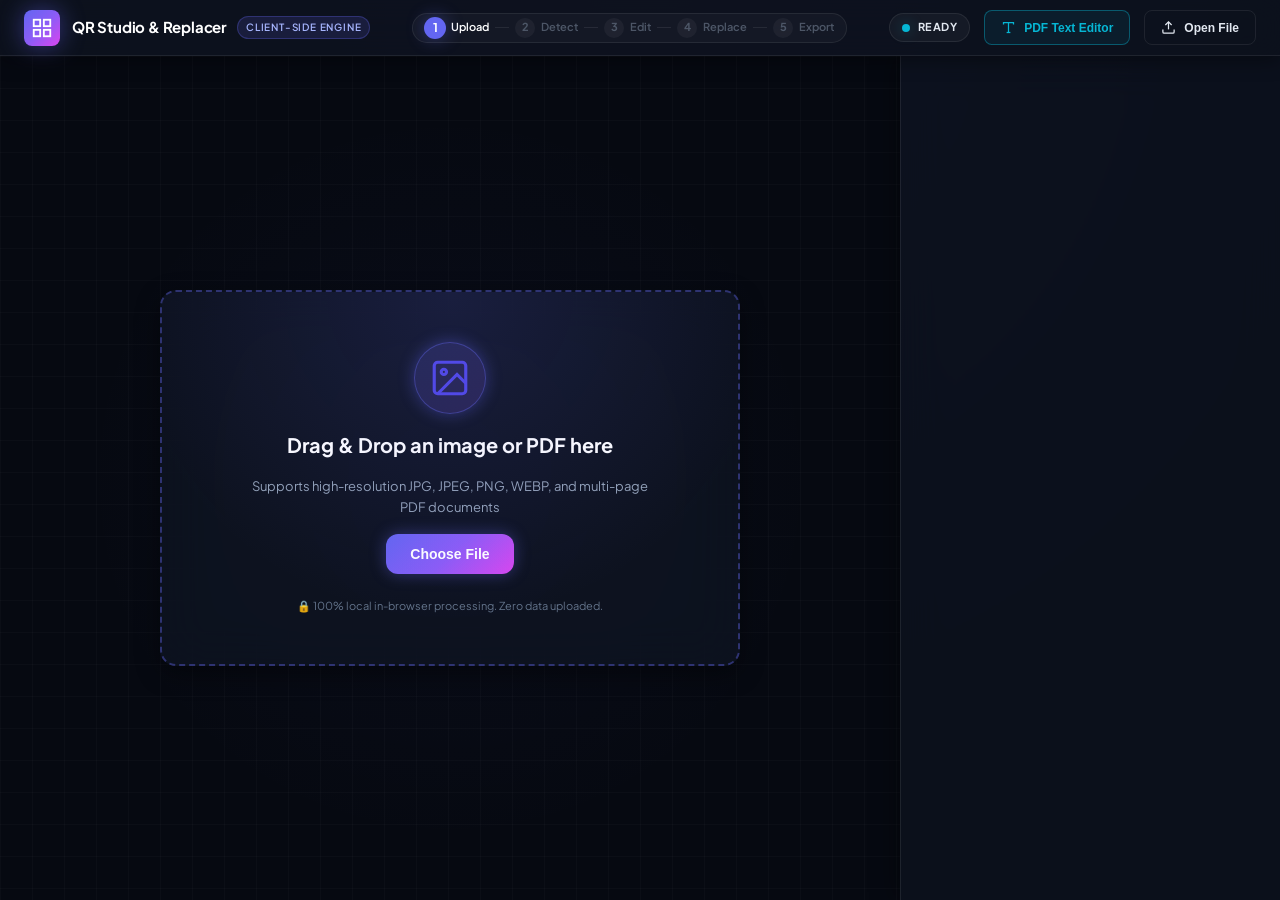
==== commit ddc3092a: "feat: add Sejda-style in-place PDF editor, zero-margin QR verification fix, and viewport fit stabili" ====
--- a/editor.html
+++ b/editor.html
@@ -14,7 +14,7 @@
     <!-- Top Navigation Bar -->
     <header class="top-nav">
       <div class="nav-left">
-        <div class="app-logo">
+        <div class="app-logo" id="appLogo" title="Back to Workspace Hub (index.html)" style="cursor: pointer;">
           <svg width="22" height="22" viewBox="0 0 24 24" fill="none" stroke="currentColor" stroke-width="2">
             <rect x="3" y="3" width="7" height="7"></rect>
             <rect x="14" y="3" width="7" height="7"></rect>
@@ -65,6 +65,14 @@
           <span class="status-dot"></span>
           <span class="status-label" id="statusLabel">READY</span>
         </div>
+        <button id="btnOpenPdfEditor" class="btn btn-outline" style="border-color: rgba(6, 182, 212, 0.4); color: #06b6d4; background: rgba(6, 182, 212, 0.08);" title="Switch to full visual PDF Text &amp; QR Editor">
+          <svg width="15" height="15" viewBox="0 0 24 24" fill="none" stroke="currentColor" stroke-width="2">
+            <polyline points="4 7 4 4 20 4 20 7"></polyline>
+            <line x1="9" y1="20" x2="15" y2="20"></line>
+            <line x1="12" y1="4" x2="12" y2="20"></line>
+          </svg>
+          PDF Text Editor
+        </button>
         <button id="btnNewImage" class="btn btn-outline">
           <svg width="15" height="15" viewBox="0 0 24 24" fill="none" stroke="currentColor" stroke-width="2">
             <path d="M21 15v4a2 2 0 0 1-2 2H5a2 2 0 0 1-2-2v-4"></path>
